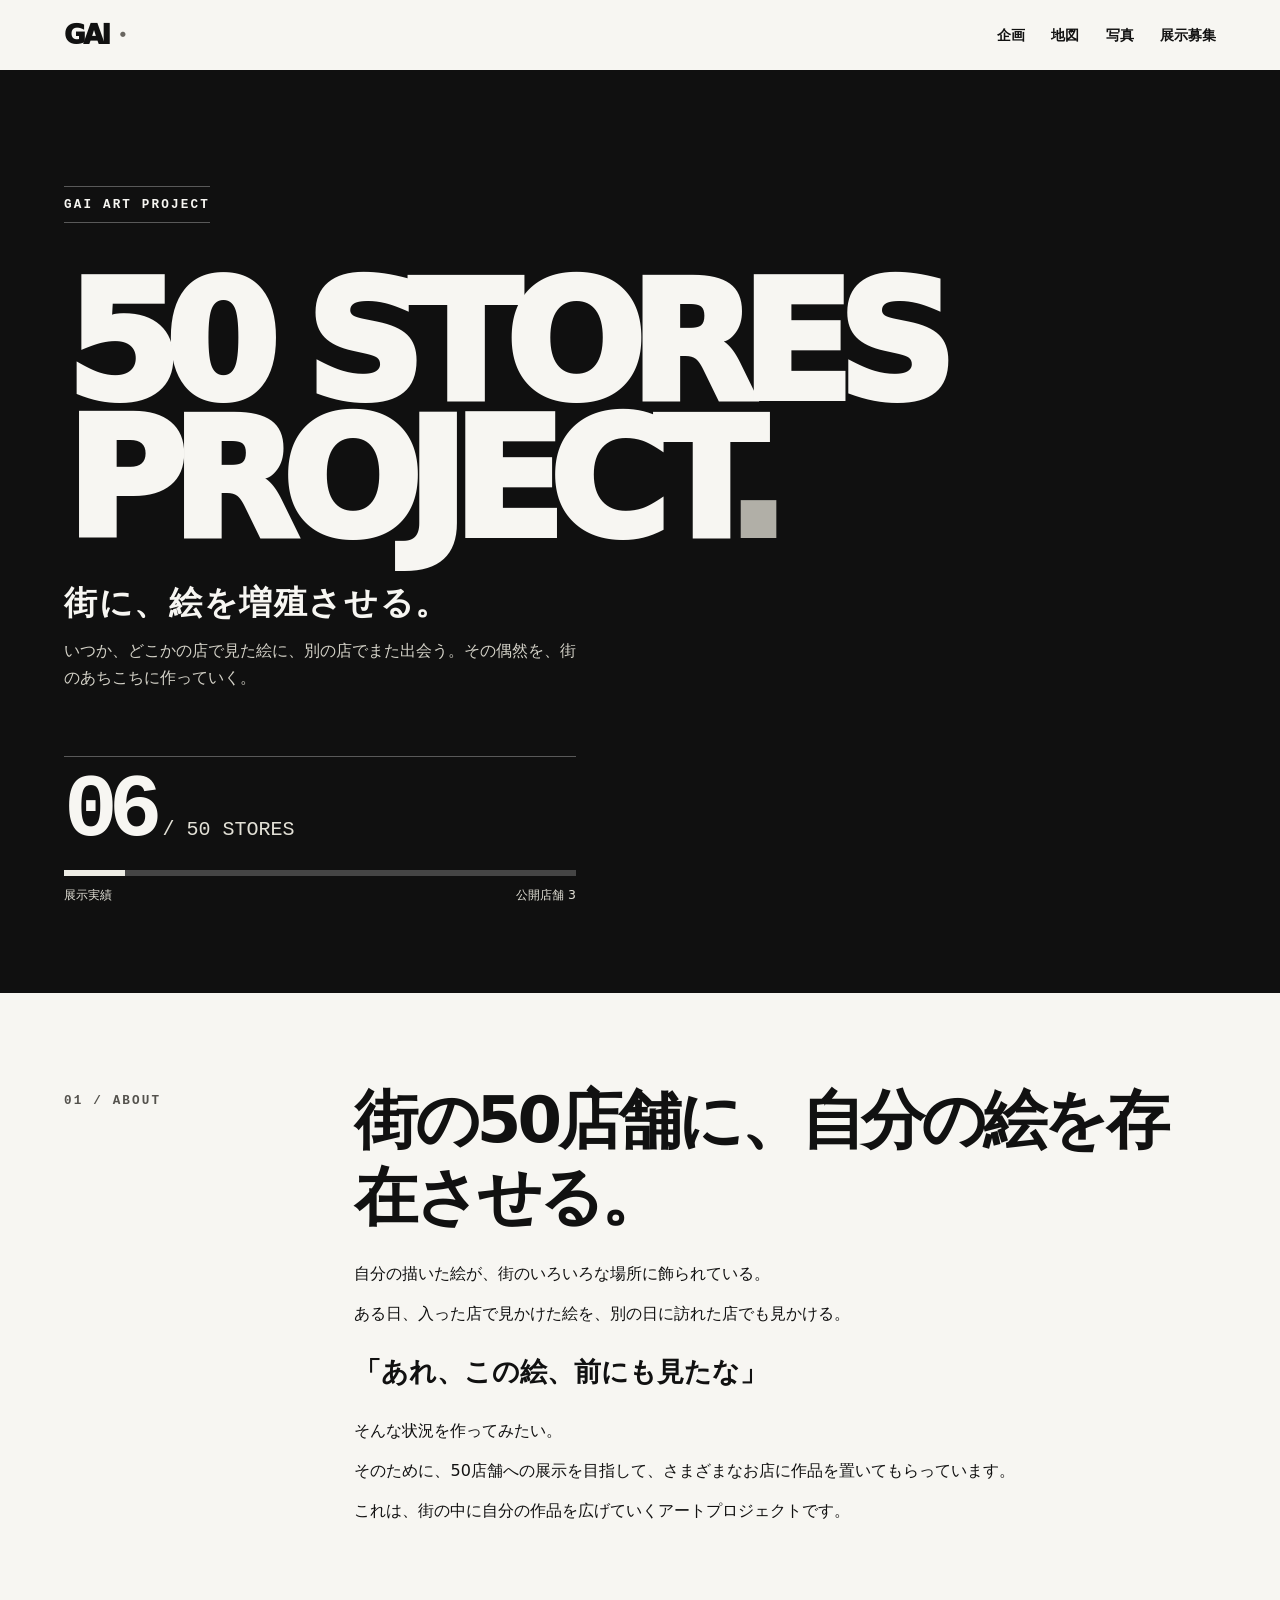
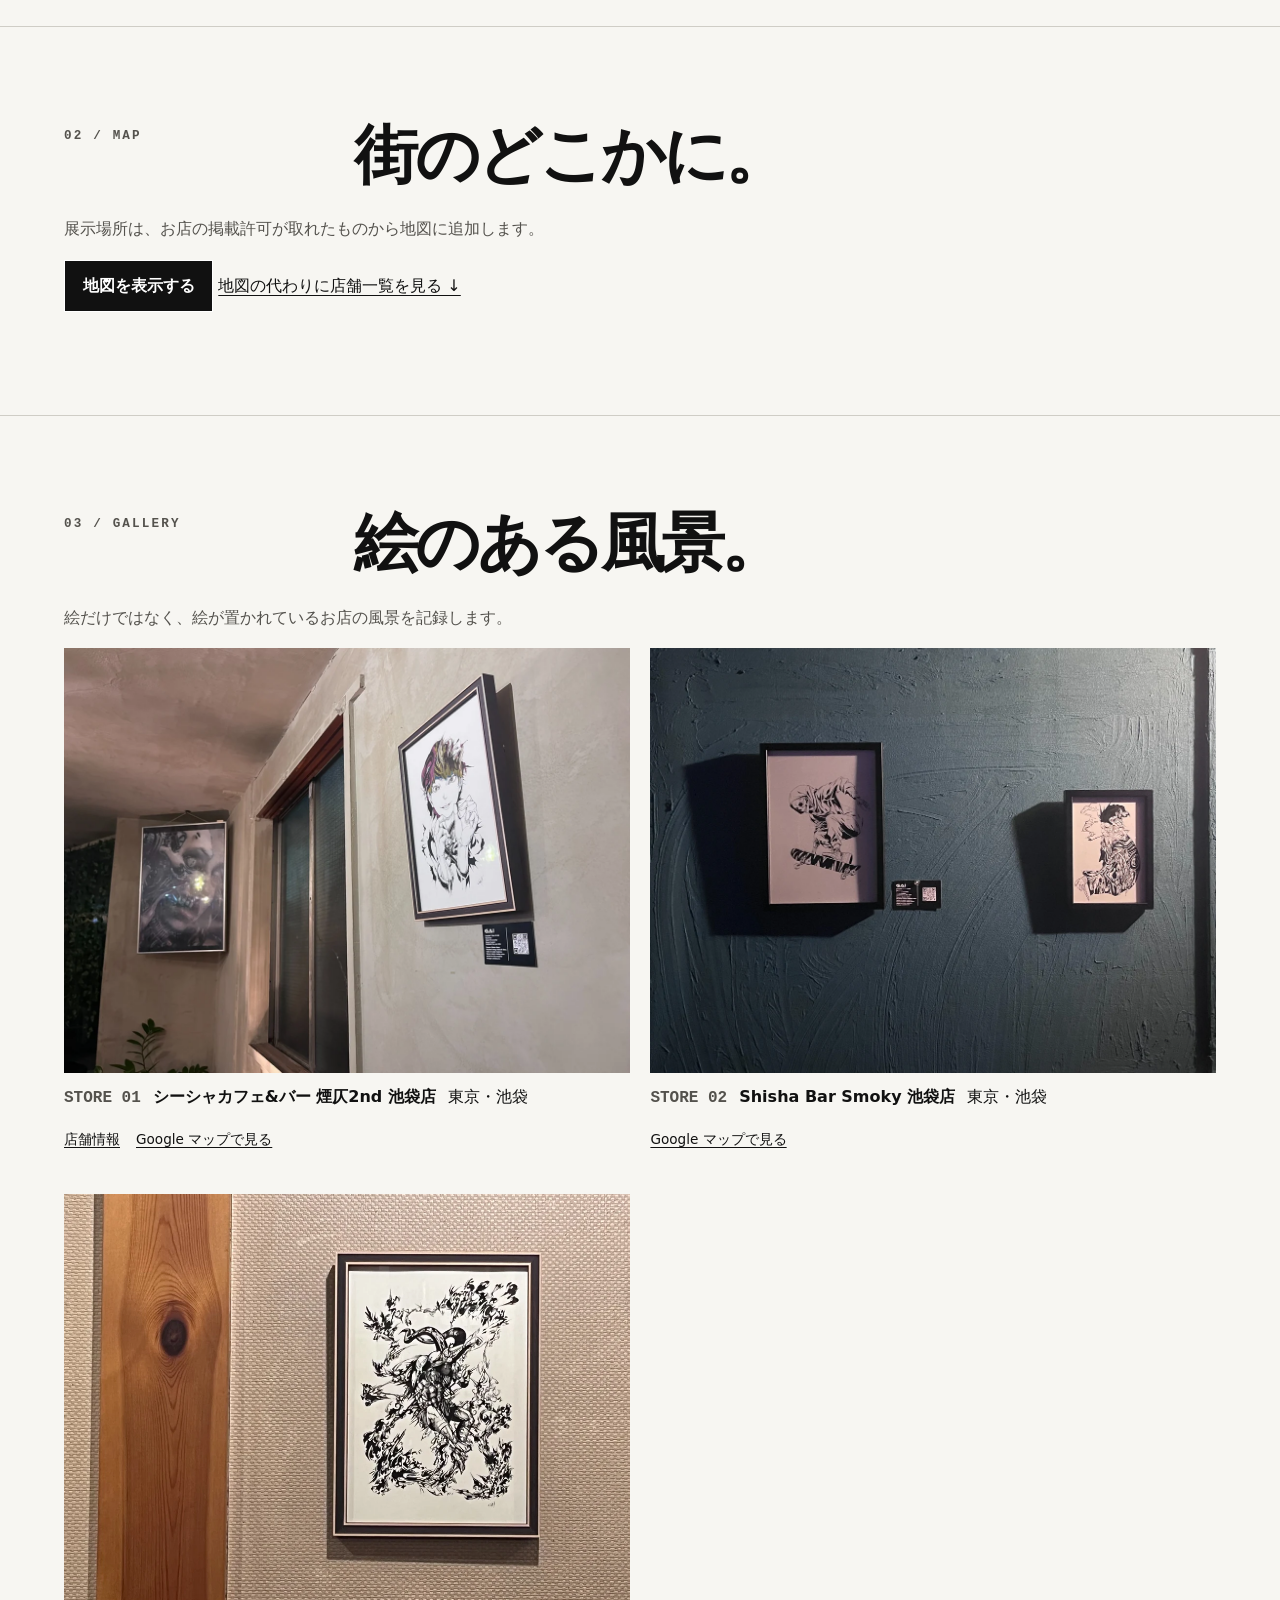
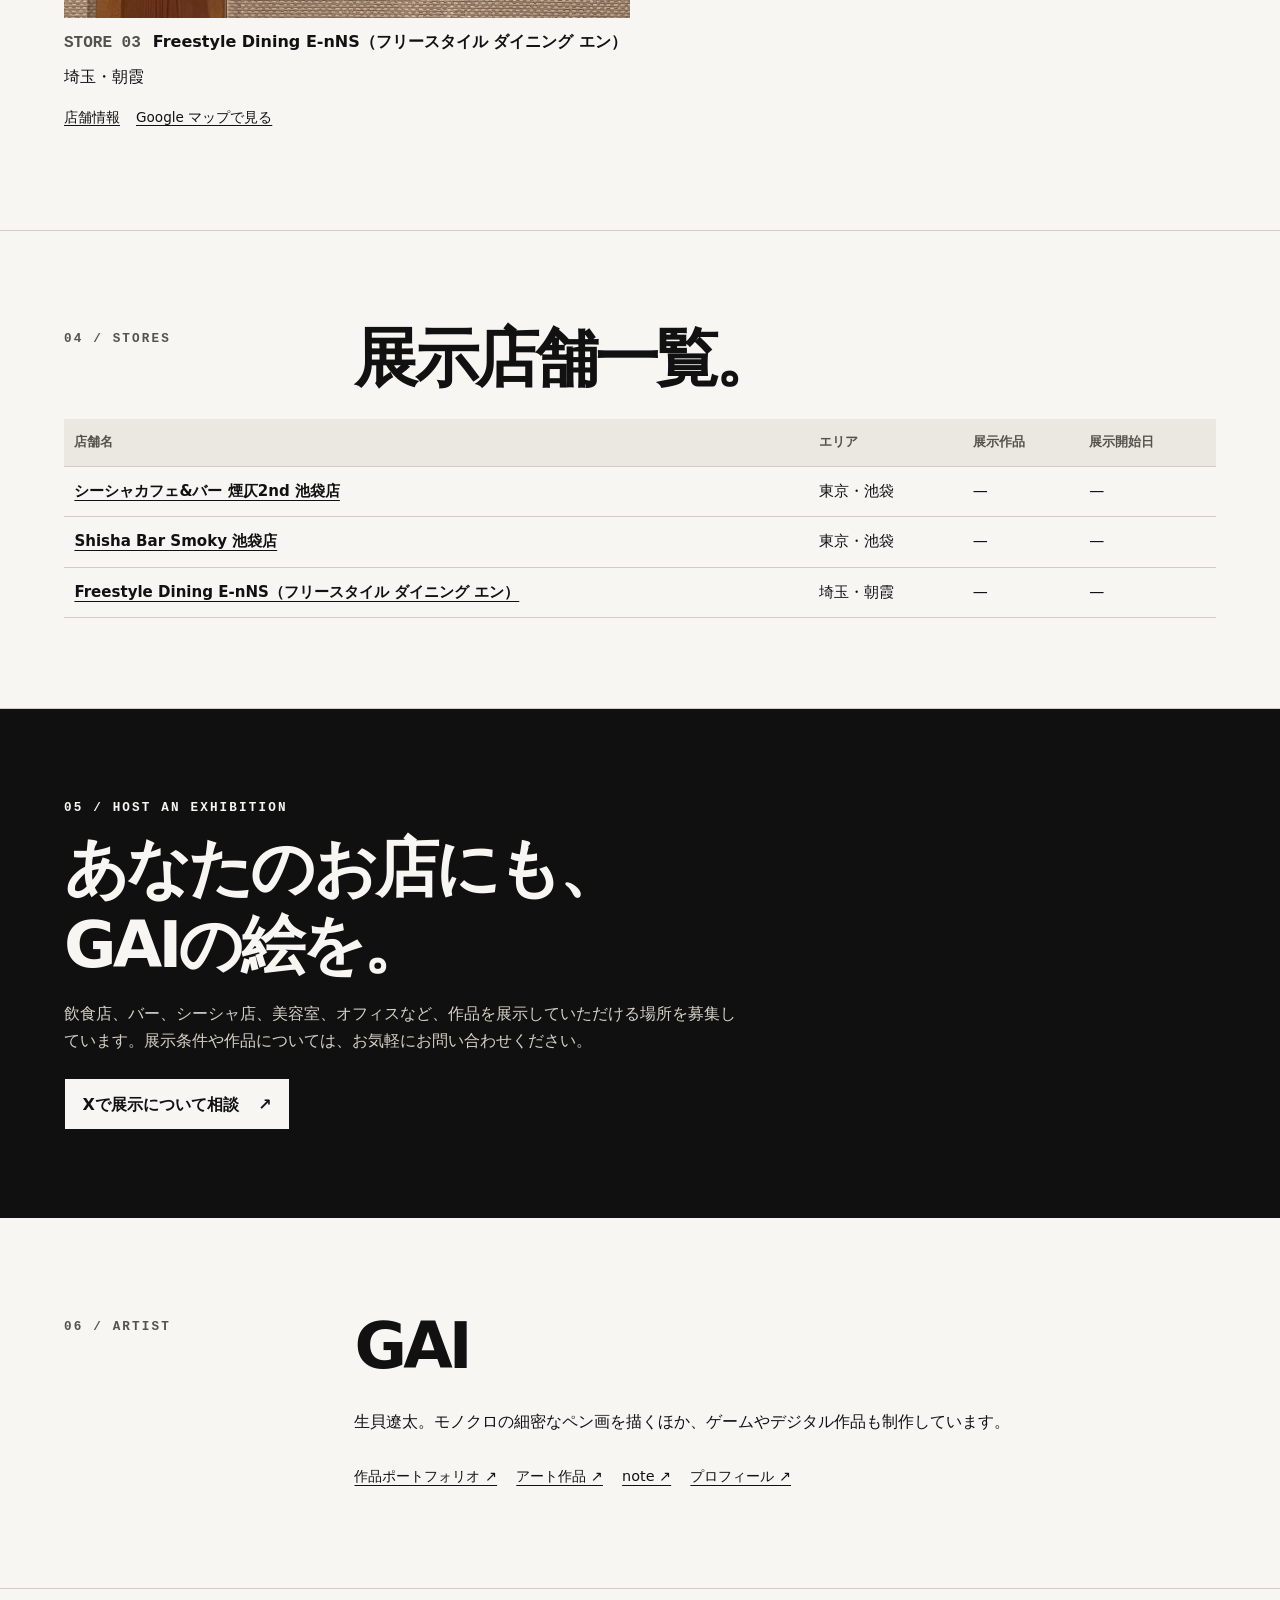
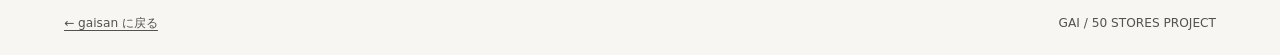
==== 50-stores/index.html @ eb8997ad "Publish 50 Stores Project and three approved exhibitions" ====
<!doctype html>
<html lang="ja">
<head>
<meta charset="utf-8">
<meta name="viewport" content="width=device-width,initial-scale=1">
<title>50 STORES PROJECT | GAI</title>
<meta name="description" content="街に、絵を増殖させる。GAIが50店舗への展示を目指すアートプロジェクト。">
<link rel="stylesheet" href="styles.css">
<script type="module" src="project.js"></script>
</head>
<body>
<a class="skip" href="#main">本文へ</a>
<header class="mast wrap">
<a class="brand" href="../">GAI<span>・</span></a>
<nav aria-label="ページ内の案内"><a href="#about">企画</a><a href="#map">地図</a><a href="#gallery">写真</a><a href="#contact">展示募集</a></nav>
</header>
<main id="main">
<section class="hero" aria-labelledby="title">
<div class="wrap hero-inner">
<p class="eyebrow hero-label">GAI ART PROJECT</p>
<h1 id="title">50 STORES<br>PROJECT<span aria-hidden="true">.</span></h1>
<p class="hero-message">街に、絵を増殖させる。</p>
<p class="hero-text">いつか、どこかの店で見た絵に、別の店でまた出会う。その偶然を、街のあちこちに作っていく。</p>
<div class="progress">
<div class="progress-copy"><strong id="venue-count">06</strong><span> / <span id="target-count">50</span> STORES</span></div>
<progress id="venue-progress" value="6" max="50" aria-label="展示店舗数：目標50店舗のうち6店舗">6 / 50</progress>
<div class="progress-caption"><span>展示実績</span><span id="public-count">公開店舗 0</span></div>
</div>
</div>
</section>
<section class="section wrap" id="about" aria-labelledby="about-heading">
<div class="section-head"><p class="eyebrow">01 / ABOUT</p><h2 id="about-heading">街の50店舗に、自分の絵を存在させる。</h2></div>
<div class="about-copy">
<p>自分の描いた絵が、街のいろいろな場所に飾られている。</p>
<p>ある日、入った店で見かけた絵を、別の日に訪れた店でも見かける。</p>
<p class="pullquote">「あれ、この絵、前にも見たな」</p>
<p>そんな状況を作ってみたい。</p>
<p>そのために、50店舗への展示を目指して、さまざまなお店に作品を置いてもらっています。</p>
<p>これは、街の中に自分の作品を広げていくアートプロジェクトです。</p>
</div>
</section>
<section class="section wrap" id="map" aria-labelledby="map-heading">
<div class="section-head"><p class="eyebrow">02 / MAP</p><h2 id="map-heading">街のどこかに。</h2></div>
<p class="intro">展示場所は、お店の掲載許可が取れたものから地図に追加します。</p>
<p id="map-empty" class="map-empty"><span>NO PUBLIC LOCATIONS</span>公開できる展示場所は、まだありません。</p>
<button id="map-open" class="button" type="button" hidden>地図を表示する</button>
<div id="venue-map" class="map-view" role="region" aria-label="公開展示店舗の地図" hidden></div>
<p id="map-status" class="map-status" role="status"></p>
<a href="#stores" id="map-list-link" class="map-list-link" hidden>地図の代わりに店舗一覧を見る ↓</a>
</section>
<section class="section wrap" id="gallery" aria-labelledby="gallery-heading">
<div class="section-head"><p class="eyebrow">03 / GALLERY</p><h2 id="gallery-heading">絵のある風景。</h2></div>
<p class="intro">絵だけではなく、絵が置かれているお店の風景を記録します。</p>
<p id="gallery-empty" class="empty">掲載許可が取れた展示写真を、ここに追加していきます。</p>
<div id="venue-gallery" class="gallery"></div>
</section>
<section class="section wrap" id="stores" aria-labelledby="stores-heading">
<div class="section-head"><p class="eyebrow">04 / STORES</p><h2 id="stores-heading">展示店舗一覧。</h2></div>
<p id="stores-empty" class="empty">掲載許可が取れたお店を、ここに追加していきます。</p>
<div id="store-table-wrap" class="table-wrap" hidden>
<table class="stores-table">
<caption class="sr-only">掲載許可を得た展示店舗</caption>
<thead><tr><th scope="col">店舗名</th><th scope="col">エリア</th><th scope="col">展示作品</th><th scope="col">展示開始日</th></tr></thead>
<tbody id="venue-table"></tbody>
</table>
</div>
</section>
<section class="contact" id="contact" aria-labelledby="contact-heading">
<div class="wrap contact-inner">
<p class="eyebrow">05 / HOST AN EXHIBITION</p>
<h2 id="contact-heading">あなたのお店にも、<br>GAIの絵を。</h2>
<p>飲食店、バー、シーシャ店、美容室、オフィスなど、作品を展示していただける場所を募集しています。展示条件や作品については、お気軽にお問い合わせください。</p>
<a class="button" href="https://x.com/kamibukuro18">Xで展示について相談 <span aria-hidden="true">↗</span></a>
</div>
</section>
<section class="section wrap artist" aria-labelledby="artist-heading">
<div class="section-head"><p class="eyebrow">06 / ARTIST</p><h2 id="artist-heading">GAI</h2></div>
<div class="about-copy"><p>生貝遼太。モノクロの細密なペン画を描くほか、ゲームやデジタル作品も制作しています。</p>
<ul class="related"><li><a href="../#works">作品ポートフォリオ ↗</a></li><li><a href="https://gaitribal.myportfolio.com/">アート作品 ↗</a></li><li><a href="https://note.com/kamibukuro18">note ↗</a></li><li><a href="https://gaibako.com/about/">プロフィール ↗</a></li></ul>
</div>
</section>
</main>
<footer class="footer wrap"><a href="../">← gaisan に戻る</a><span>GAI / 50 STORES PROJECT</span></footer>
</body>
</html>
---- 50-stores/styles.css ----
*,*::before,*::after{box-sizing:border-box}
:root{--paper:#f7f6f2;--ink:#111;--muted:#54524d;--line:#cfcdc6;--gutter:clamp(1.15rem,5vw,5rem);color-scheme:light}
html{scroll-padding-top:1.4rem}
body{margin:0;background:var(--paper);color:var(--ink);font-family:system-ui,"Hiragino Kaku Gothic ProN","Yu Gothic",Meiryo,sans-serif;line-height:1.7;-webkit-text-size-adjust:100%}
a{color:inherit;text-underline-offset:.25em}
a:hover{text-decoration-thickness:2px}
button{font:inherit}
[hidden]{display:none!important}
:focus-visible{outline:3px solid currentColor;outline-offset:4px}
.wrap{width:min(100%,85rem);margin-inline:auto;padding-inline:var(--gutter)}
.sr-only,.skip:not(:focus){position:absolute;block-size:1px;inline-size:1px;overflow:hidden;clip-path:inset(50%);white-space:nowrap}
.skip:focus{position:absolute;z-index:100;background:#fff;padding:.5rem;top:.5rem;left:.5rem}
.mast,.footer{display:flex;justify-content:space-between;align-items:center;gap:.75rem 1.5rem;min-height:4.4rem}
.mast nav{display:flex;flex-wrap:wrap;gap:.55rem 1.65rem;align-items:center;font-size:.85rem;font-weight:700}
.mast nav a{display:inline-flex;align-items:center;min-height:2.75rem;text-decoration:none}
.mast nav a:hover{text-decoration:underline}
.brand{font-weight:950;font-size:1.65rem;letter-spacing:-.09em;line-height:1;text-decoration:none;flex:none}
.brand span{color:#696660}
.hero,.contact{background:#101010;color:#f7f6f2}
.hero-inner{position:relative;padding-block:clamp(3.4rem,9vw,8rem) clamp(2.8rem,7vw,5.5rem)}
.eyebrow{margin:0;font-family:ui-monospace,SFMono-Regular,Consolas,monospace;font-size:.79rem;letter-spacing:.17em;font-weight:750}
.hero-label{width:max-content;border-block:1px solid #595959;padding:.45rem 0}
.hero h1{margin:.32em 0 .12em;font-size:clamp(3.1rem,12.8vw,10.7rem);font-weight:950;line-height:.84;letter-spacing:-.092em}
.hero h1 span{color:#b1afa7}
.hero-message{margin:1.55rem 0 .35rem;font-size:clamp(1.28rem,3vw,2.05rem);font-weight:800;letter-spacing:.05em}
.hero-text{margin:.2rem 0 0;max-width:32rem;color:#d4d2c8}
.progress{margin-top:clamp(2rem,6vw,4rem);max-width:32rem;border-top:1px solid #595959;padding-top:.65rem}
.progress-copy{display:flex;align-items:baseline;gap:.55rem;font-family:ui-monospace,SFMono-Regular,Consolas,monospace;line-height:1}
.progress-copy strong{font-size:clamp(3.2rem,7vw,6rem);font-weight:800;letter-spacing:-.1em}
.progress-copy>span{font-size:clamp(.9rem,2vw,1.25rem);color:#e2e0d6}
progress{display:block;margin:.85rem 0 .5rem;width:100%;height:.34rem;border:0;background:#454545;color:#edece5;appearance:none}
progress::-webkit-progress-bar{background:#454545}
progress::-webkit-progress-value{background:#edece5}
progress::-moz-progress-bar{background:#edece5}
.progress-caption{display:flex;justify-content:space-between;color:#e2e0d6;font-size:.78rem}
.section{padding-block:clamp(2.55rem,7vw,6rem);border-bottom:1px solid var(--line)}
.section-head{display:grid;grid-template-columns:minmax(8rem,.6fr) minmax(0,2fr);gap:.6rem 2rem;align-items:start}
.section-head .eyebrow{margin-top:.5rem;color:var(--muted)}
.section-head h2,.contact h2{margin:0;line-height:1.2;font-weight:850;font-size:clamp(1.85rem,5vw,4rem);letter-spacing:-.06em}
.about-copy{max-width:46rem;margin:1.5rem 0 0 calc((100% - 2rem) * .6 / 2.6 + 2rem)}
.about-copy p{margin:0 0 .8rem}
.pullquote{font-size:clamp(1.15rem,3vw,1.7rem);font-weight:800;padding:.55rem 0}
.intro{margin:1.35rem 0 1.1rem;color:var(--muted)}
.map-empty{display:grid;align-content:center;text-align:center;gap:.5rem;min-height:clamp(12rem,29vw,23rem);margin:0;border:1px solid var(--line);background:repeating-linear-gradient(0deg,transparent,transparent 27px,#dad8d1 27px,#dad8d1 28px),repeating-linear-gradient(90deg,#f0efe9,#f0efe9 27px,#dad8d1 27px,#dad8d1 28px);padding:1.2rem;font-weight:750}
.map-empty span{font:750 .78rem/1.7 ui-monospace,SFMono-Regular,Consolas,monospace;letter-spacing:.16em}
.empty{margin:1.3rem 0 0;padding:1.2rem;border-block:1px solid var(--line);color:var(--muted)}
.map-view{min-height:clamp(19rem,43vw,34rem);border:1px solid var(--line);z-index:0}
.map-status:empty,.gallery:empty{display:none}
.map-list-link{display:inline-block;margin-top:.65rem}
.map-popup img{display:block;max-width:12rem;width:100%;height:auto;aspect-ratio:4/3;object-fit:cover;margin-bottom:.4rem}
.map-popup b,.map-popup span{display:block}
.map-pin{display:grid!important;place-items:center;background:#111;color:#fff;border:2px solid #fff;border-radius:100%;box-shadow:0 0 0 1px #111;font:800 12px/1 ui-monospace,monospace}
.gallery{display:grid;grid-template-columns:repeat(2,minmax(0,1fr));gap:2rem 1.3rem}
.gallery figure{margin:0}
.gallery img{display:block;width:100%;max-height:33rem;aspect-ratio:4/3;object-fit:cover;background:#e8e6e0}
.gallery figcaption{display:flex;flex-wrap:wrap;gap:.35rem .75rem;align-items:baseline;padding-top:.65rem}
.gallery figcaption span:first-child{font-family:ui-monospace,monospace;font-weight:750;color:var(--muted)}
.table-wrap{overflow-x:auto;margin-top:1.4rem}
.stores-table{width:100%;border-collapse:collapse;table-layout:auto;text-align:left;font-size:.94rem}
.stores-table th,.stores-table td{border-bottom:1px solid var(--line);padding:.75rem .65rem;vertical-align:top;overflow-wrap:anywhere}
.stores-table thead th{font-size:.82rem;color:var(--muted);background:#eae8e0}
.stores-table time{white-space:nowrap}
.contact-inner{padding-block:clamp(2.75rem,7vw,5.5rem)}
.contact h2{margin:.75rem 0}
.contact p:not(.eyebrow){max-width:42rem;margin:1rem 0 1.5rem;color:#d4d2c8}
.button{display:inline-flex;align-items:center;gap:1.2rem;padding:.7rem 1.1rem;border:1px solid currentColor;background:#111;color:#fff;font-weight:750;text-decoration:none;cursor:pointer}
.contact .button{background:#f7f6f2;color:#111}
.contact .button:focus-visible{outline-color:#f7f6f2}
.button:hover{text-decoration:underline}
#map-open{margin:0 0 .85rem}
.related{padding:0;margin:1.15rem 0 0;list-style:none;display:flex;flex-wrap:wrap;gap:.5rem 1.2rem;font-size:.9rem}
.related a{display:inline-flex;align-items:center;min-height:2.75rem}
.footer{font-size:.76rem;color:var(--muted);flex-wrap:wrap}
@media(max-width:47rem){.section-head{grid-template-columns:1fr}.about-copy{margin-inline-start:0}.hero h1{font-size:clamp(2.8rem,13vw,6.4rem)}}
@media(max-width:35rem){.mast nav{gap:.05rem .75rem}.gallery{grid-template-columns:1fr}.stores-table th,.stores-table td{padding:.55rem .28rem}.stores-table time{white-space:normal}}

.gallery figcaption .store-links{display:flex;flex-wrap:wrap;gap:.35rem 1rem;flex-basis:100%;font-size:.85rem}
.store-links a{display:inline-flex;align-items:center;min-height:2.75rem}
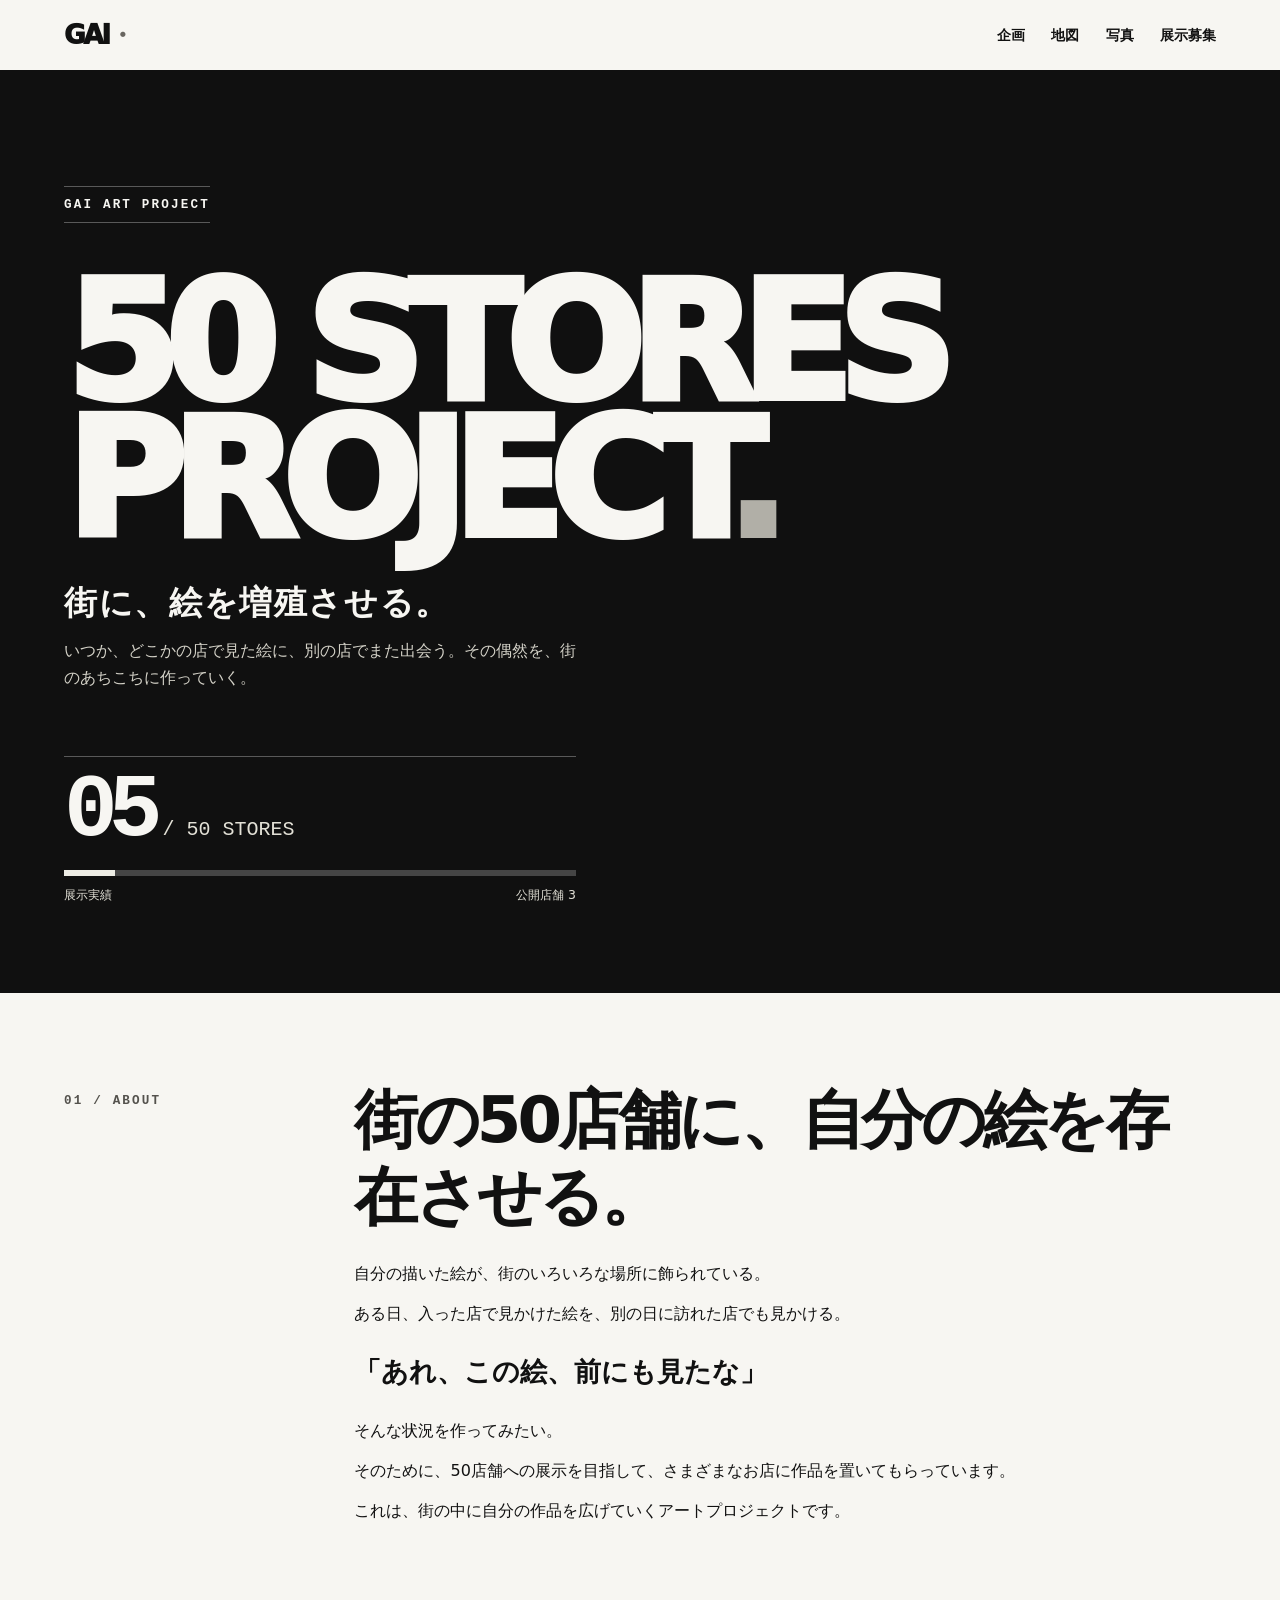
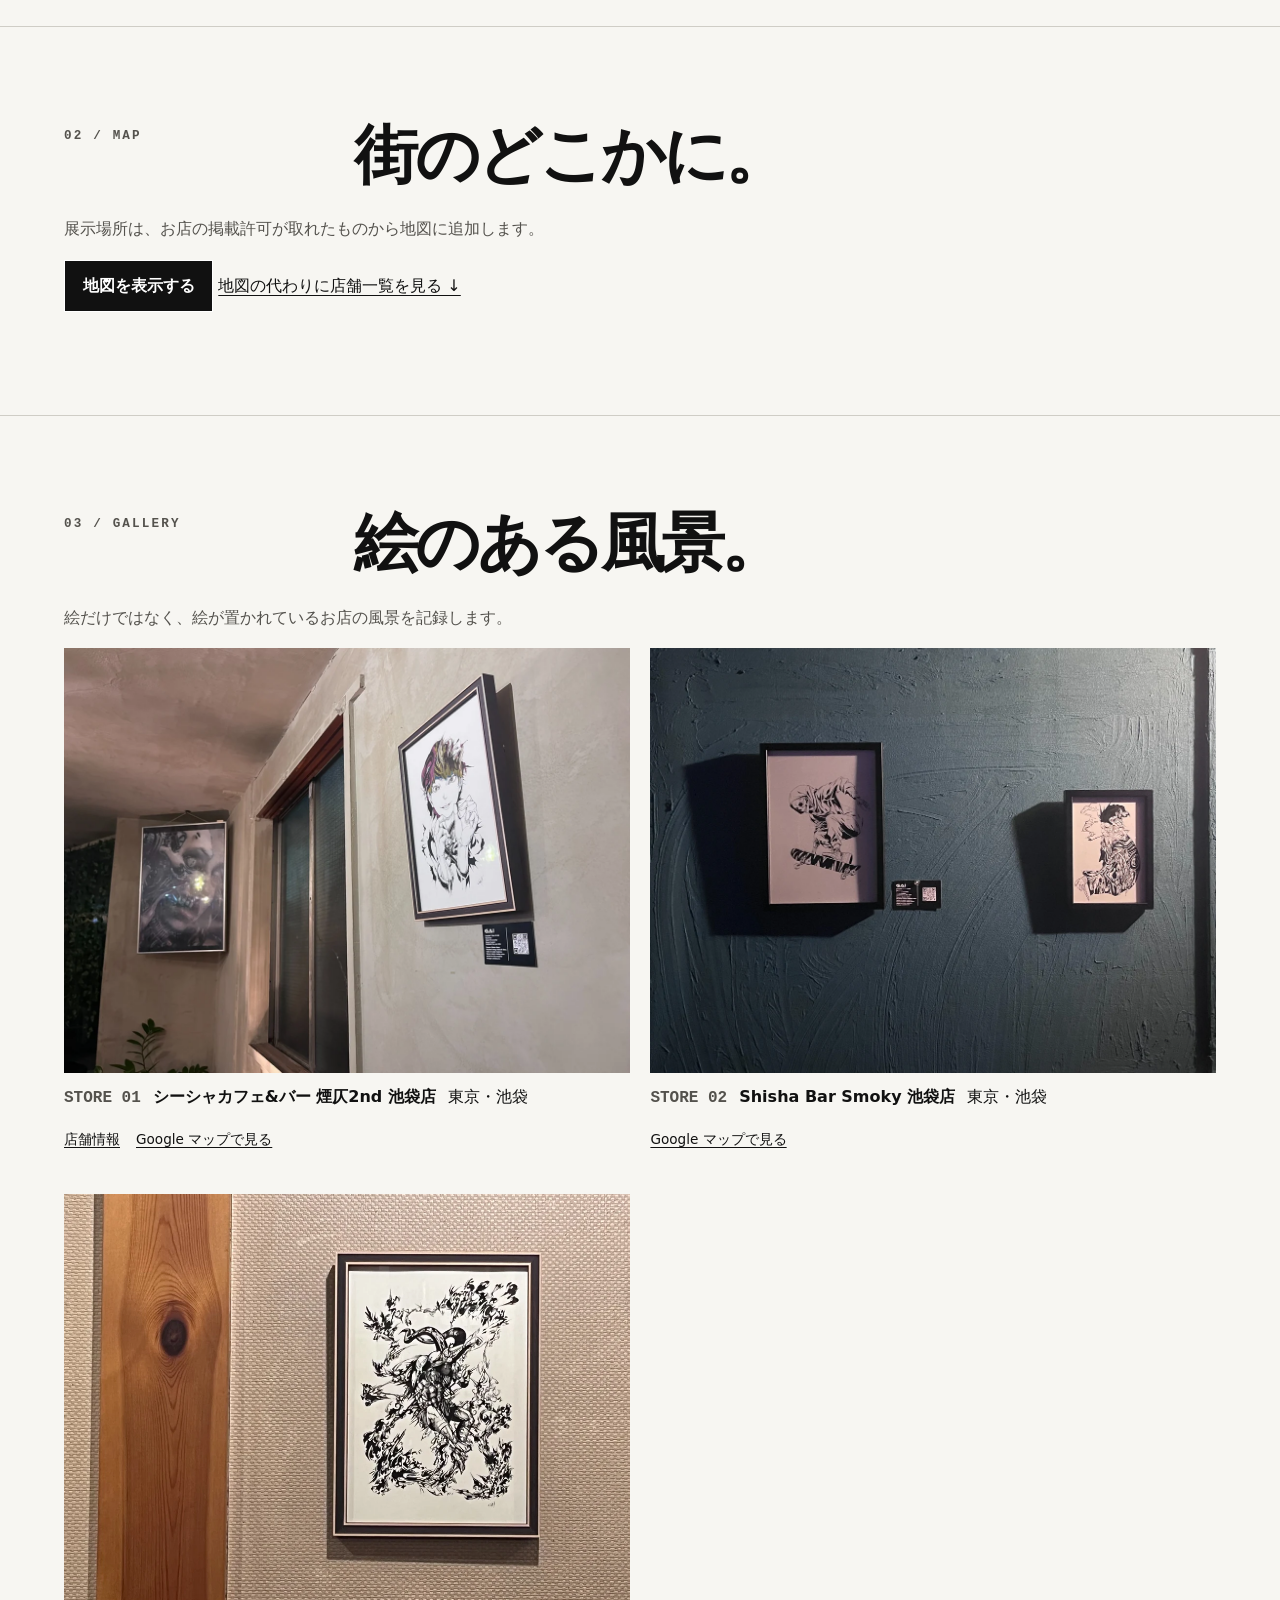
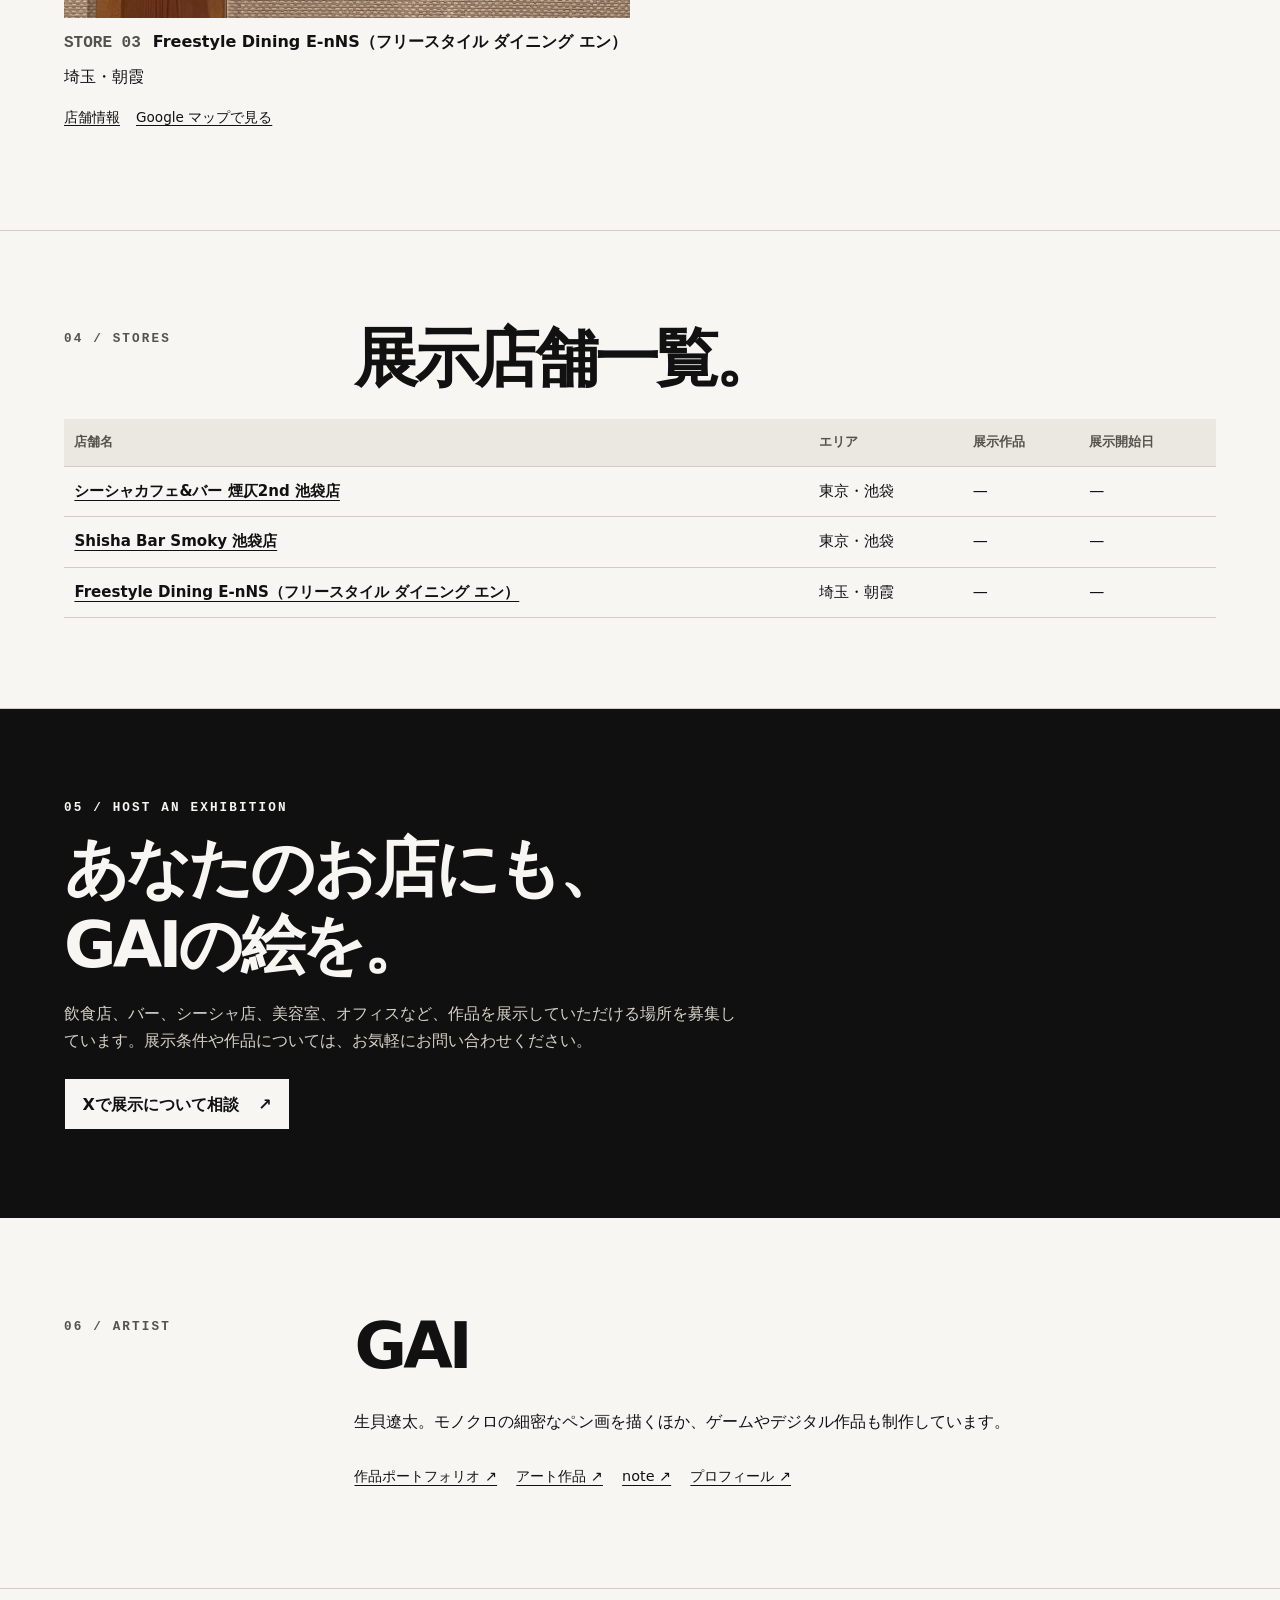
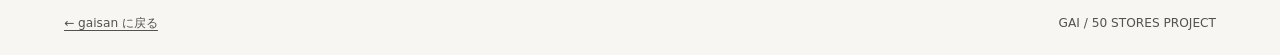
==== commit 4ccba73a: "Correct 50 Stores exhibition progress to five" ====
--- a/50-stores/index.html
+++ b/50-stores/index.html
@@ -22,8 +22,8 @@
 <p class="hero-message">街に、絵を増殖させる。</p>
 <p class="hero-text">いつか、どこかの店で見た絵に、別の店でまた出会う。その偶然を、街のあちこちに作っていく。</p>
 <div class="progress">
-<div class="progress-copy"><strong id="venue-count">06</strong><span> / <span id="target-count">50</span> STORES</span></div>
-<progress id="venue-progress" value="6" max="50" aria-label="展示店舗数：目標50店舗のうち6店舗">6 / 50</progress>
+<div class="progress-copy"><strong id="venue-count">05</strong><span> / <span id="target-count">50</span> STORES</span></div>
+<progress id="venue-progress" value="5" max="50" aria-label="展示店舗数：目標50店舗のうち5店舗">5 / 50</progress>
 <div class="progress-caption"><span>展示実績</span><span id="public-count">公開店舗 0</span></div>
 </div>
 </div>
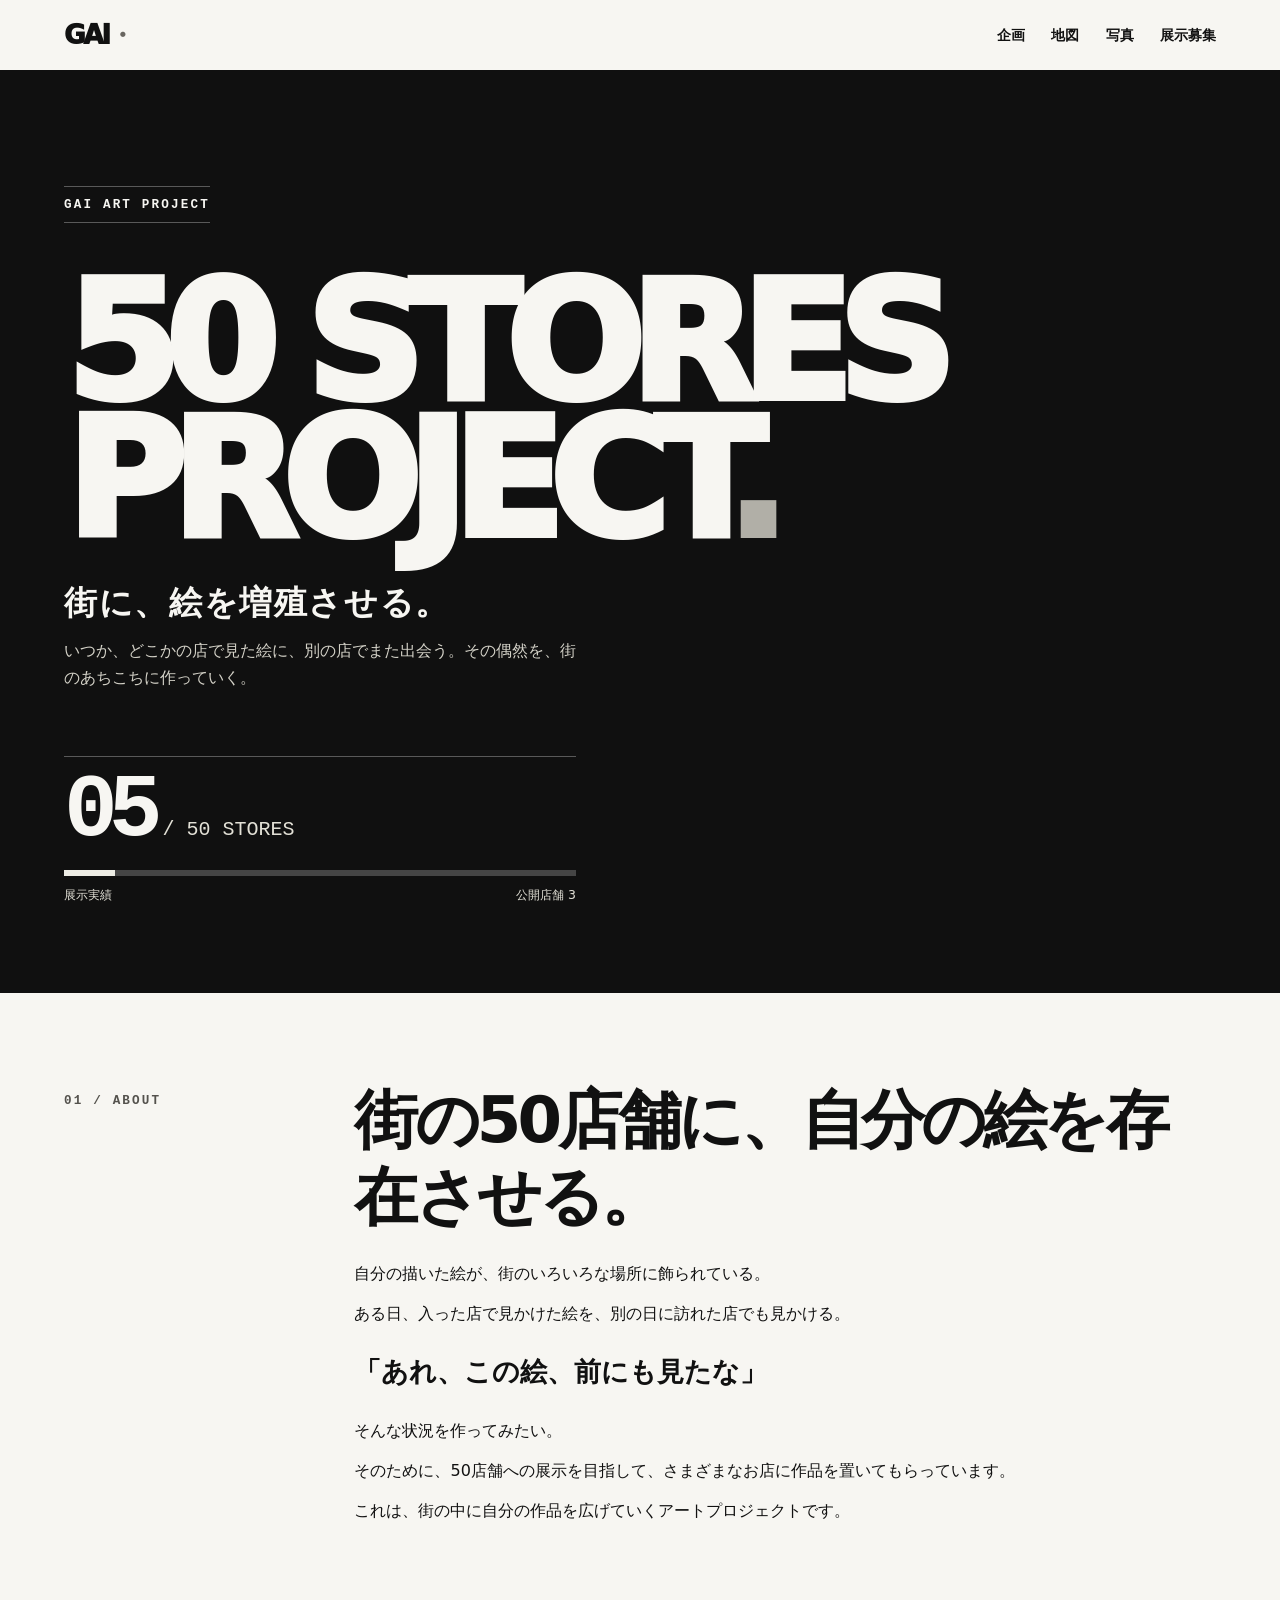
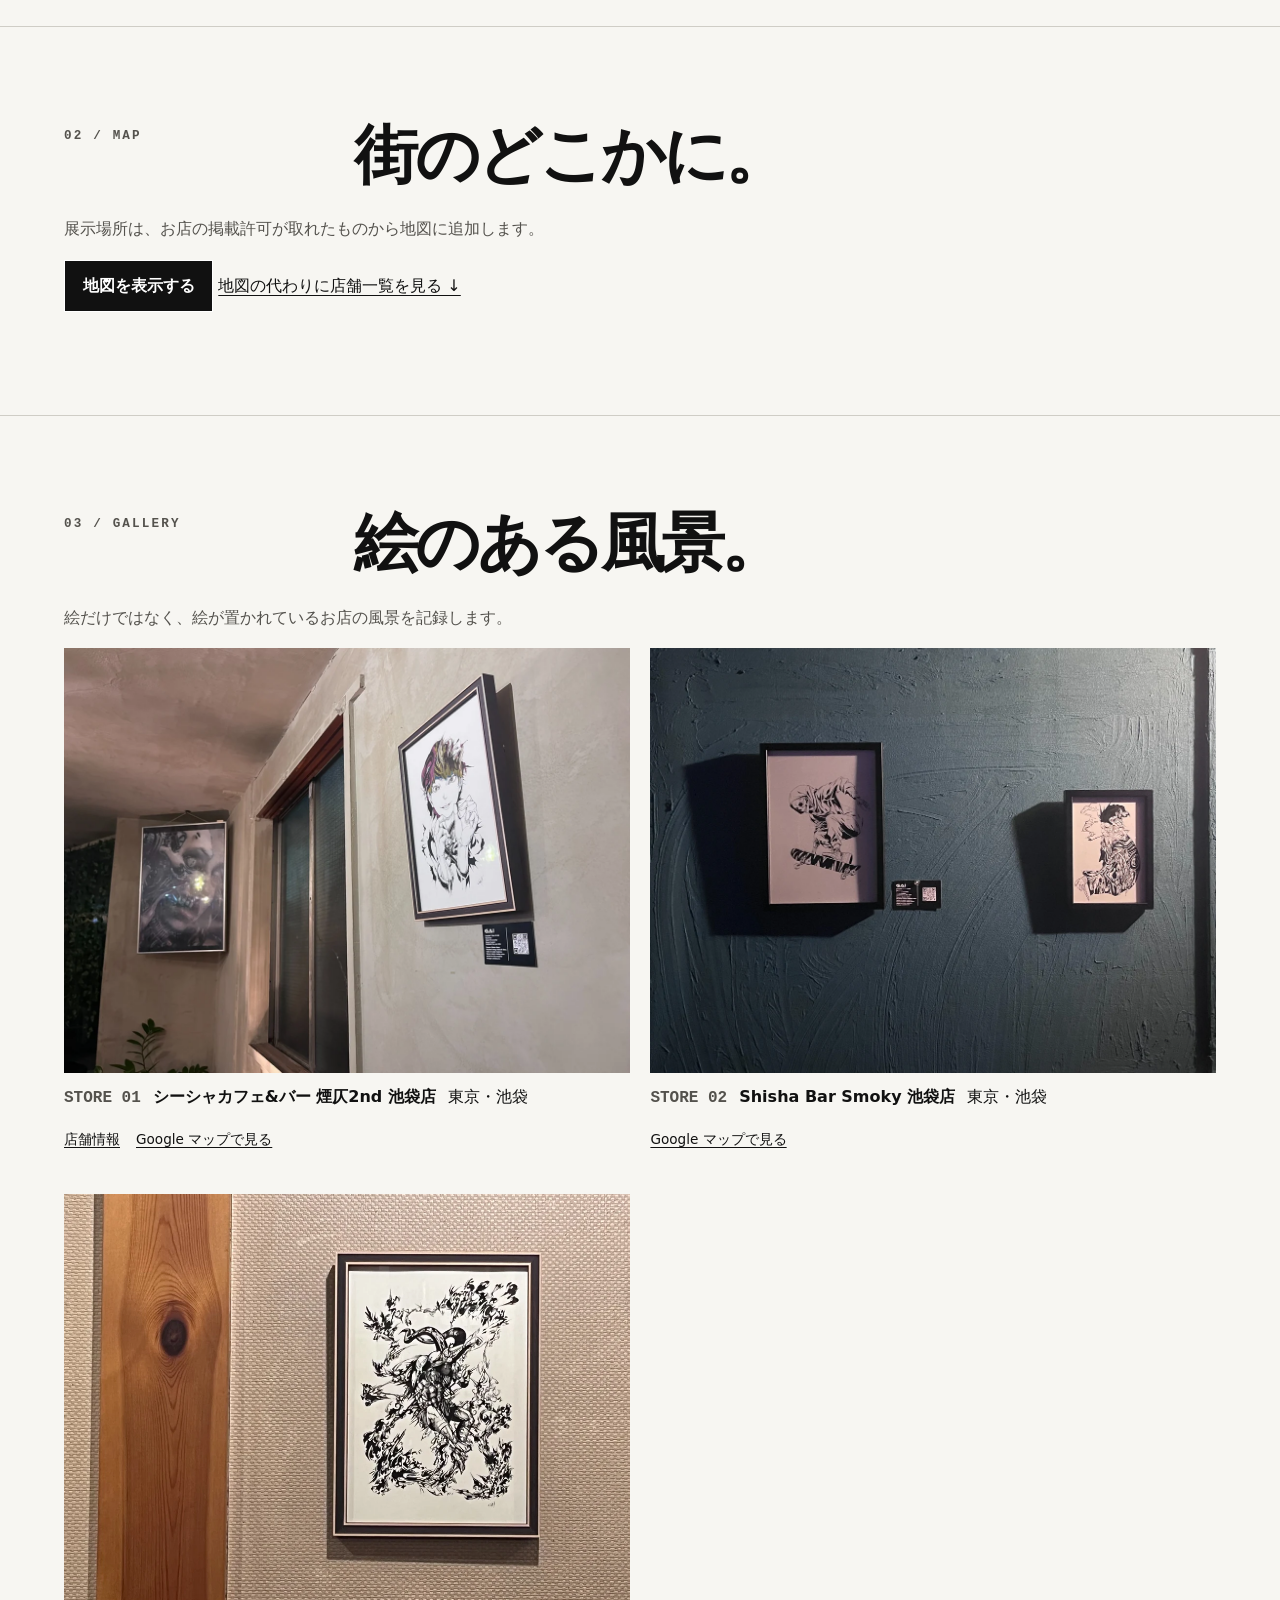
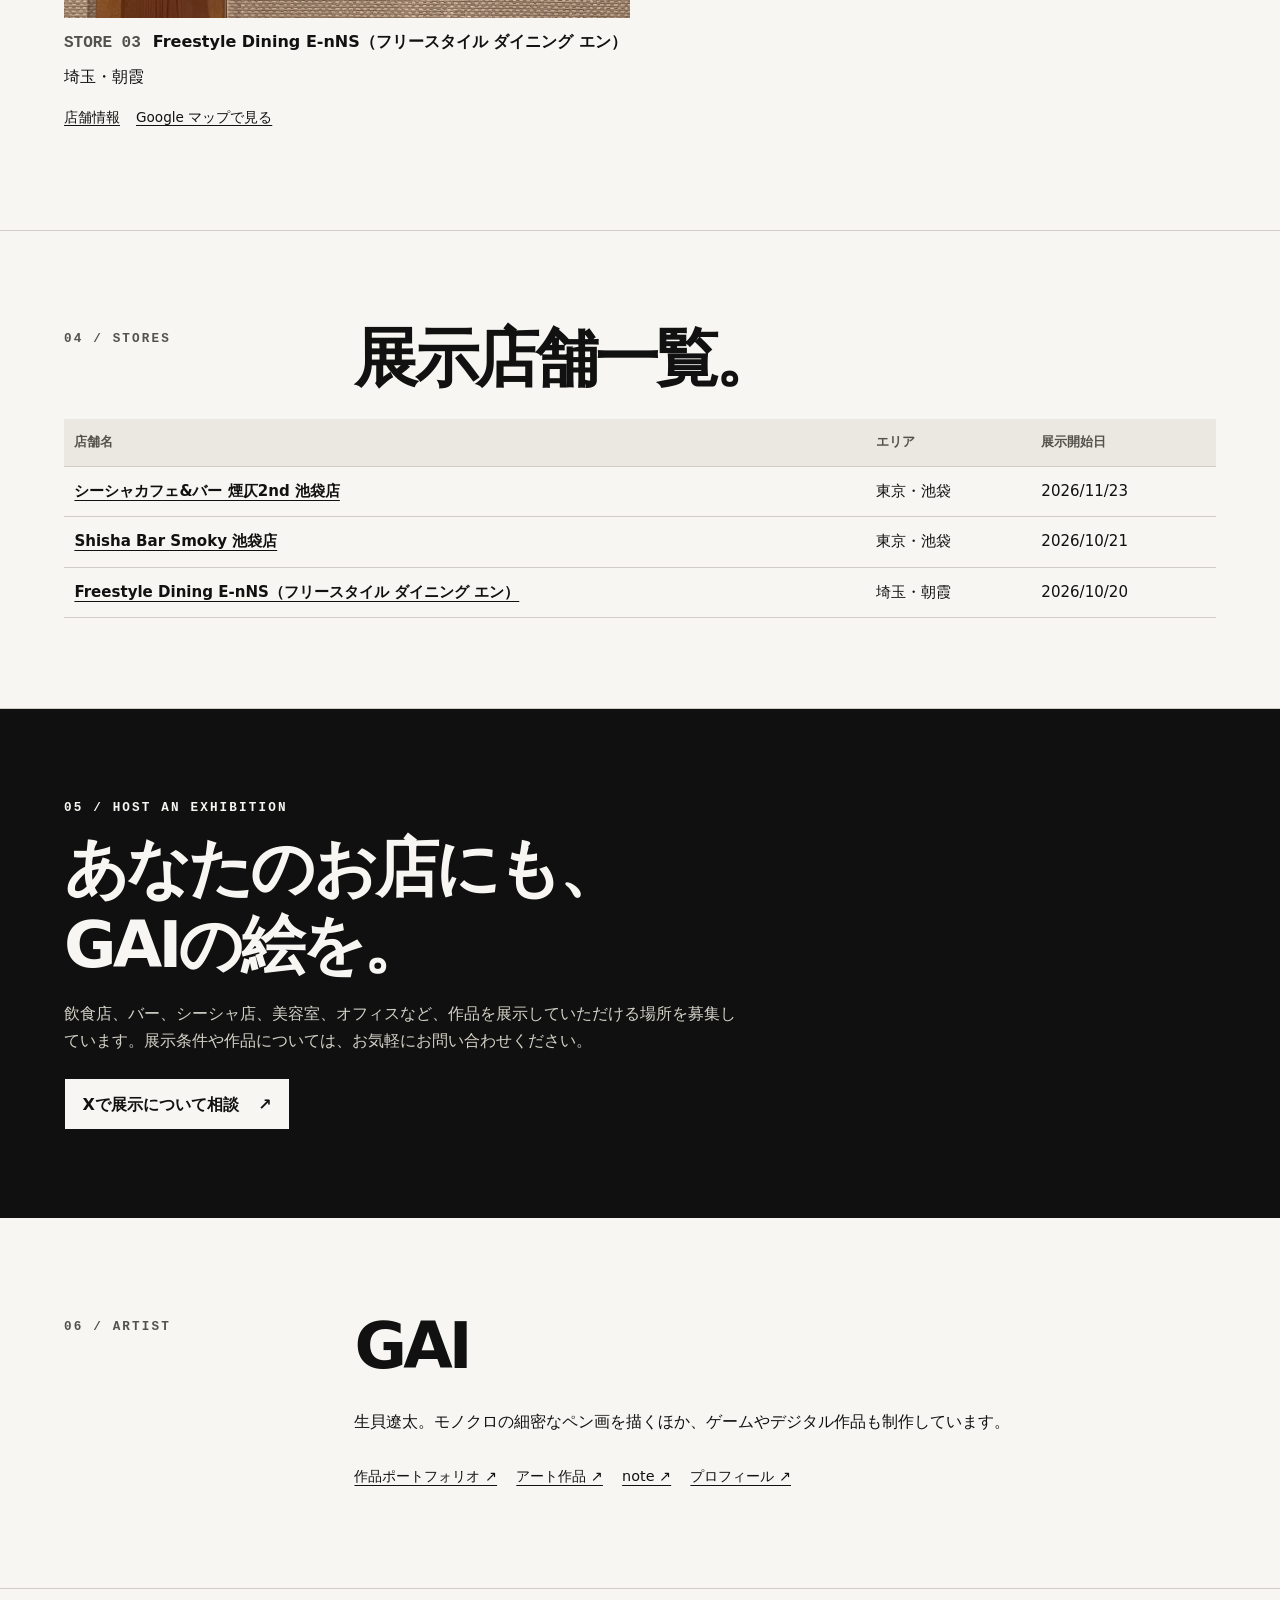
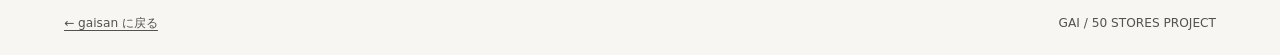
==== commit d8308da6: "Add exhibition start dates and omit artwork titles" ====
--- a/50-stores/index.html
+++ b/50-stores/index.html
@@ -60,7 +60,7 @@
 <div id="store-table-wrap" class="table-wrap" hidden>
 <table class="stores-table">
 <caption class="sr-only">掲載許可を得た展示店舗</caption>
-<thead><tr><th scope="col">店舗名</th><th scope="col">エリア</th><th scope="col">展示作品</th><th scope="col">展示開始日</th></tr></thead>
+<thead><tr><th scope="col">店舗名</th><th scope="col">エリア</th><th scope="col">展示開始日</th></tr></thead>
 <tbody id="venue-table"></tbody>
 </table>
 </div>
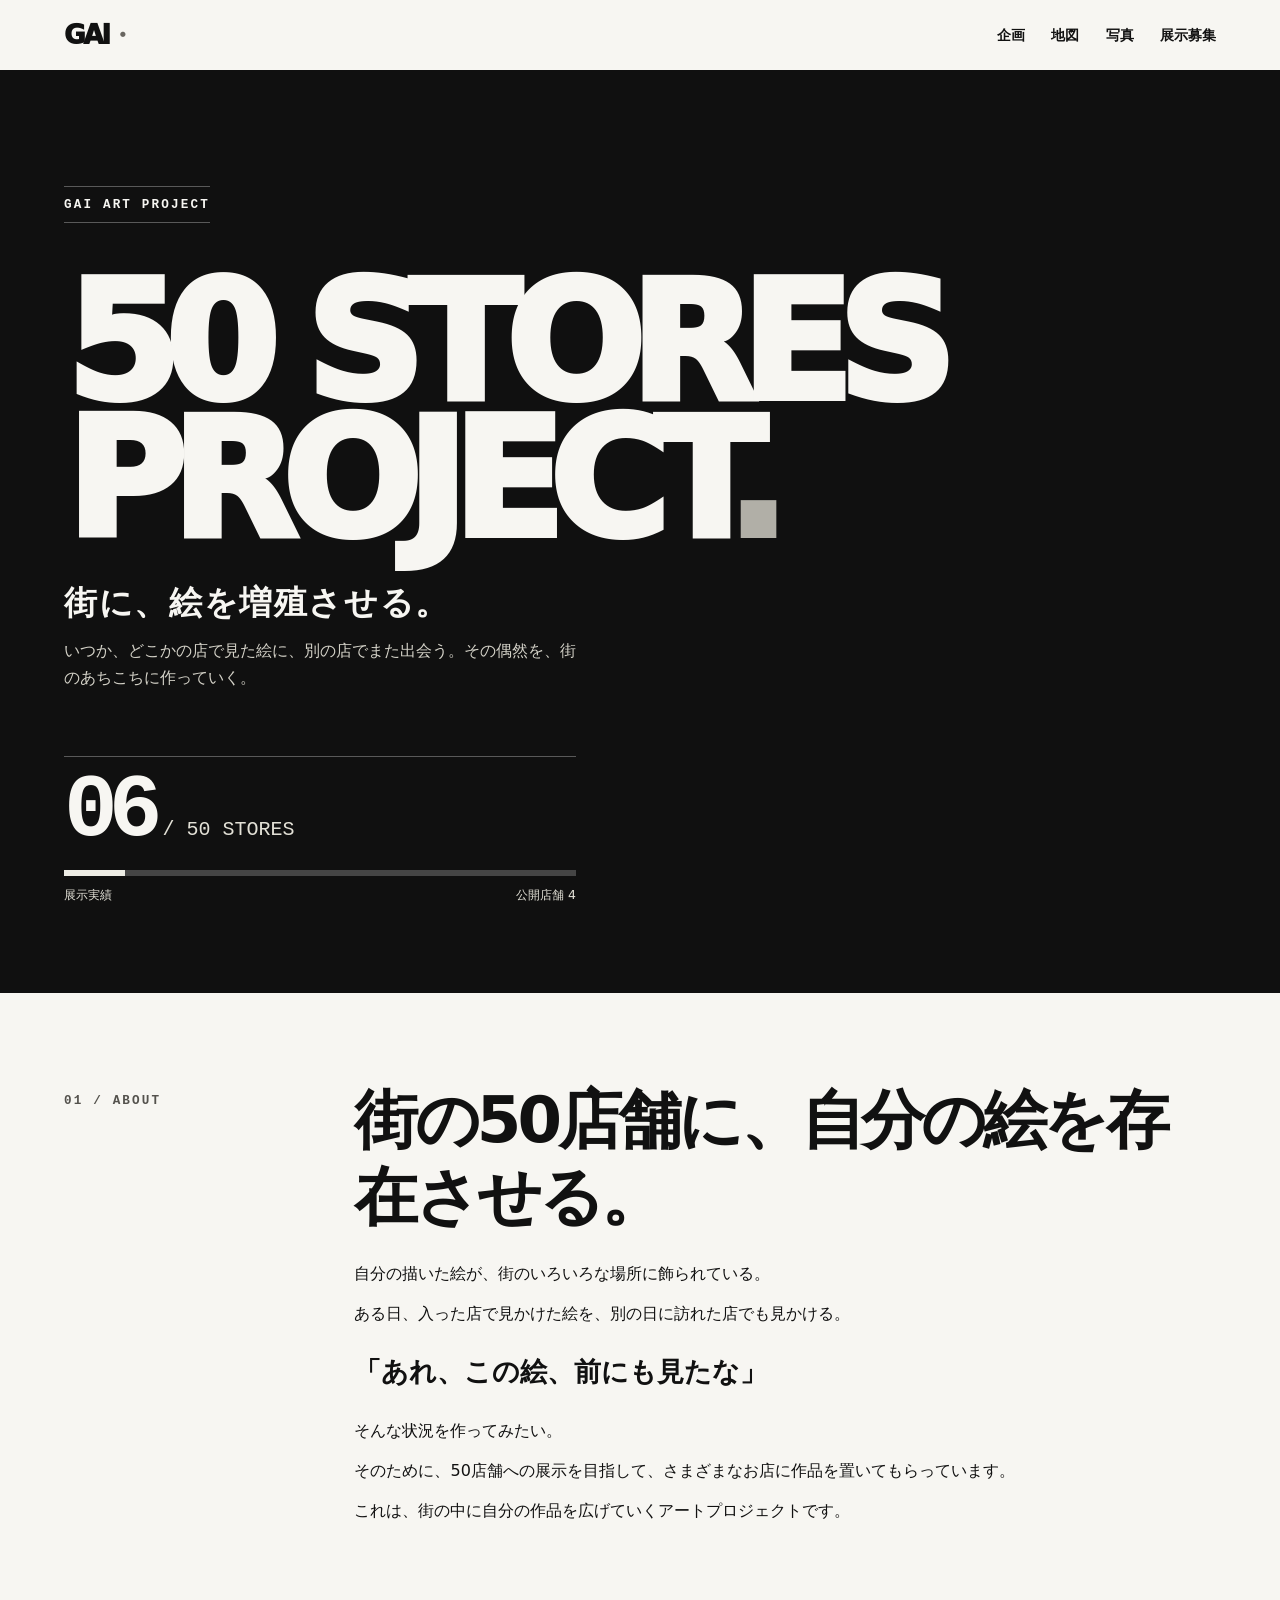
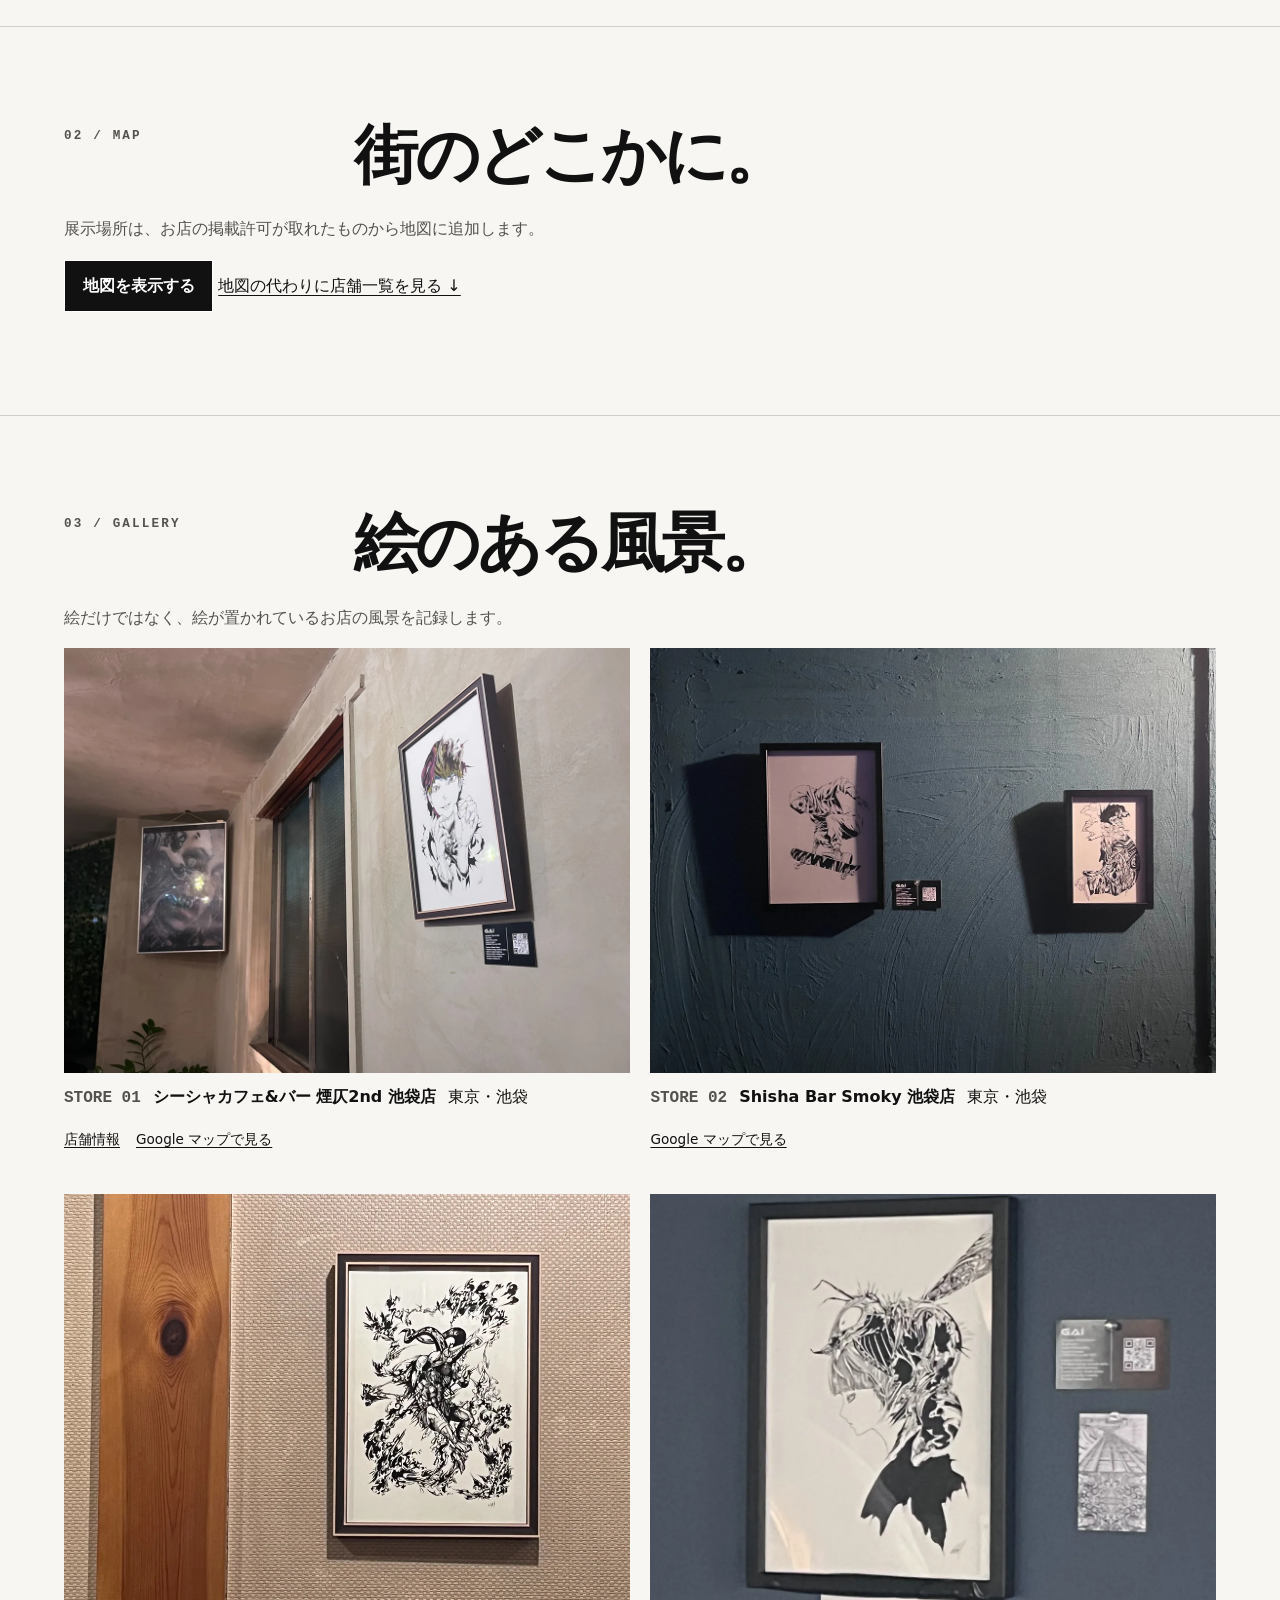
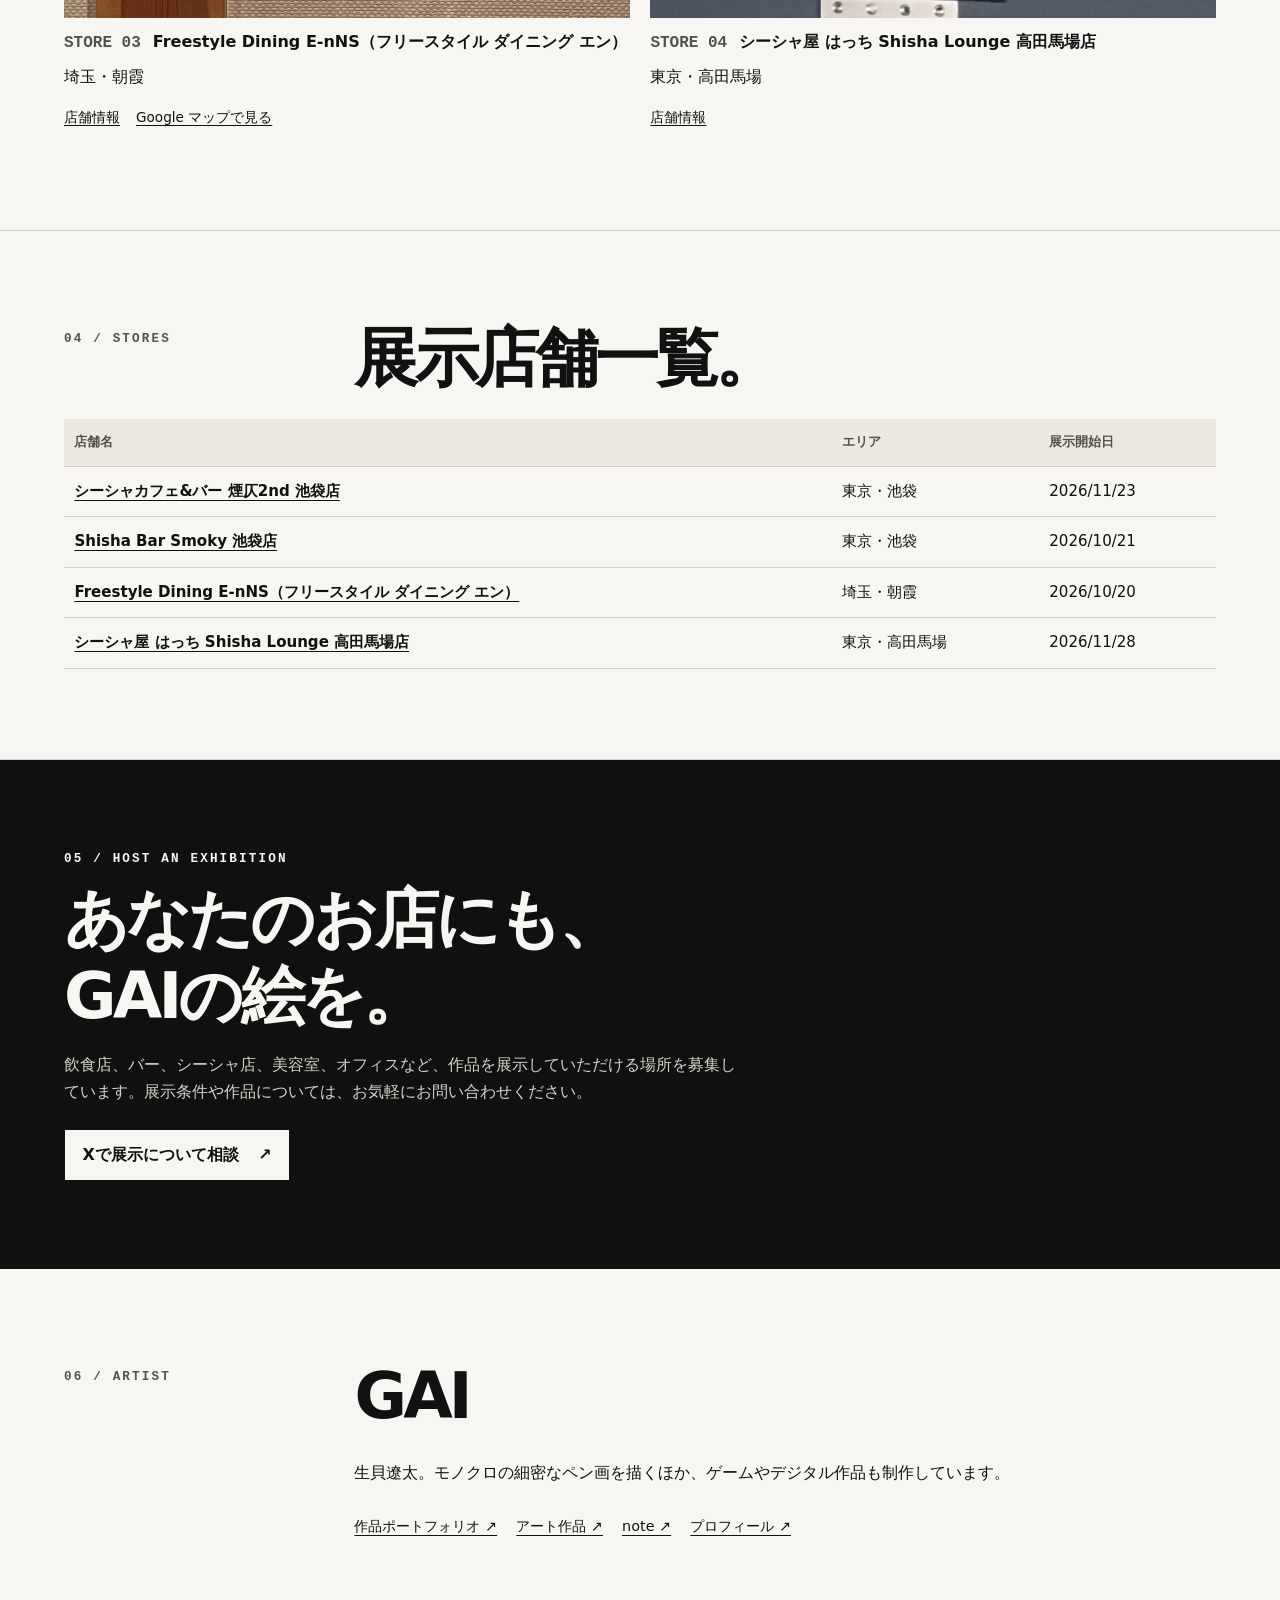
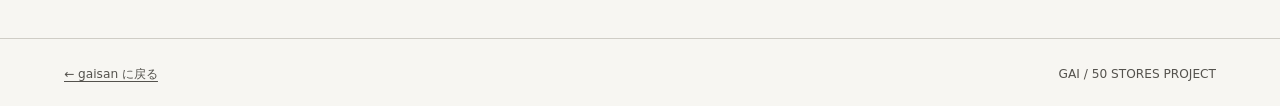
==== commit d5e5aefd: "Add Shisha Hachi Takadanobaba to 50 Stores Project Co-Authored-By: Claude Opus 5.5 <noreply@anthropi" ====
--- a/50-stores/index.html
+++ b/50-stores/index.html
@@ -22,8 +22,8 @@
 <p class="hero-message">街に、絵を増殖させる。</p>
 <p class="hero-text">いつか、どこかの店で見た絵に、別の店でまた出会う。その偶然を、街のあちこちに作っていく。</p>
 <div class="progress">
-<div class="progress-copy"><strong id="venue-count">05</strong><span> / <span id="target-count">50</span> STORES</span></div>
-<progress id="venue-progress" value="5" max="50" aria-label="展示店舗数：目標50店舗のうち5店舗">5 / 50</progress>
+<div class="progress-copy"><strong id="venue-count">06</strong><span> / <span id="target-count">50</span> STORES</span></div>
+<progress id="venue-progress" value="6" max="50" aria-label="展示店舗数：目標50店舗のうち6店舗">6 / 50</progress>
 <div class="progress-caption"><span>展示実績</span><span id="public-count">公開店舗 0</span></div>
 </div>
 </div>
